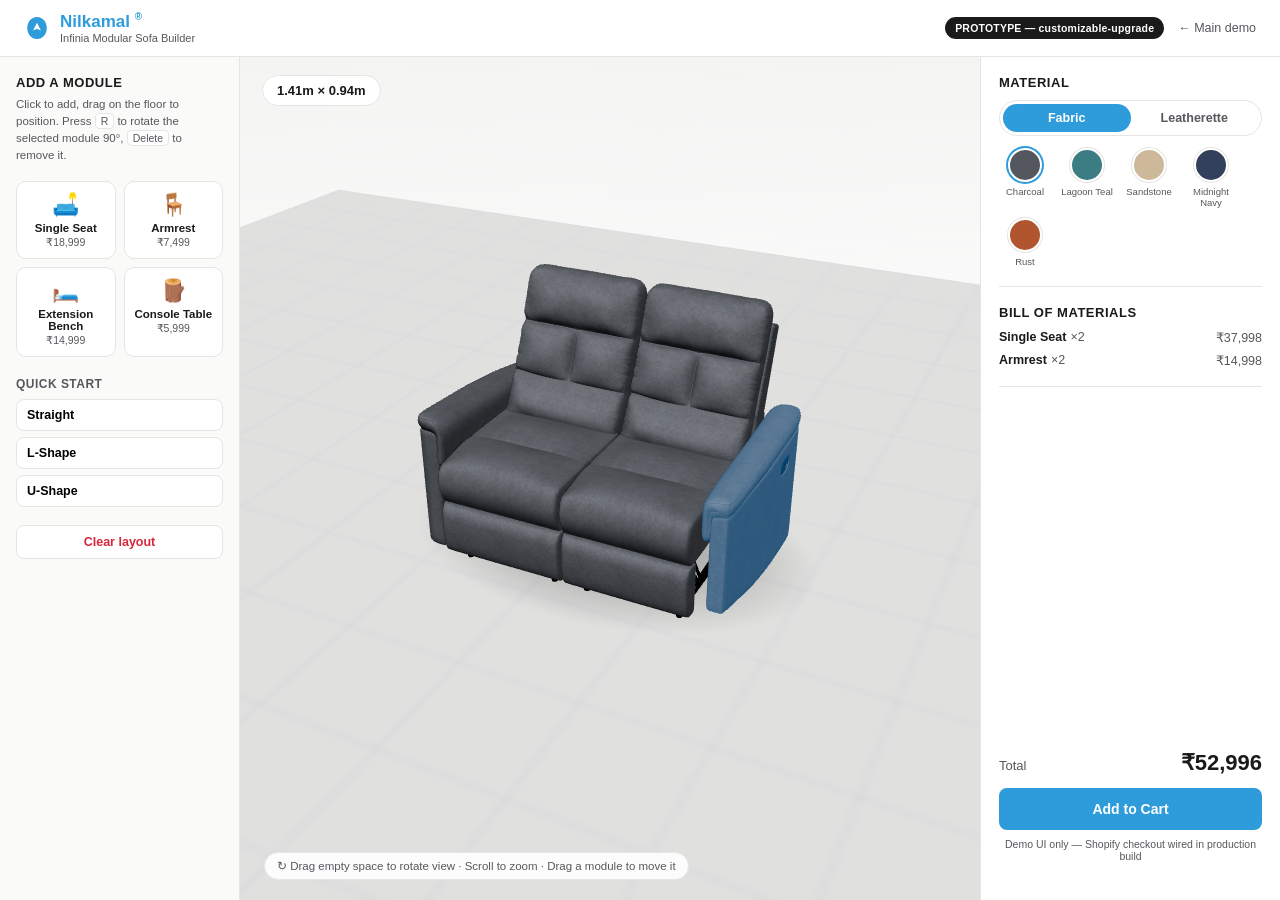
==== modular/index.html @ 6352df21 "feat: add Infinia modular sofa configurator (grid-snap, footprint, fabric swap, price/BOM + presets)" ====
<!DOCTYPE html>
<html lang="en">
<head>
<meta charset="UTF-8" />
<meta name="viewport" content="width=device-width, initial-scale=1.0" />
<title>Nilkamal Infinia — Modular Sofa Builder</title>
<link rel="stylesheet" href="./css/style.css" />
<script type="importmap">
{
  "imports": {
    "three": "../vendor/three/three.module.min.js"
  }
}
</script>
</head>
<body>

<header class="topbar">
  <div class="brand">
    <svg width="26" height="26" viewBox="0 0 40 40" fill="none" xmlns="http://www.w3.org/2000/svg">
      <path d="M20 3 C11 3 5 11 5 20 C5 29 11 37 20 37 C29 37 35 29 35 20 C35 11 29 3 20 3 Z" fill="#2E9BDB"/>
      <path d="M20 12 L26 24 L20 21 L14 24 Z" fill="#fff"/>
    </svg>
    <div class="brand-text">
      <div class="brand-name">Nilkamal <span class="reg">&reg;</span></div>
      <div class="brand-tag">Infinia Modular Sofa Builder</div>
    </div>
  </div>
  <div class="topbar-right">
    <span class="badge">PROTOTYPE — customizable-upgrade</span>
    <a class="back-link" href="../index.html">&larr; Main demo</a>
  </div>
</header>

<div class="app">

  <aside class="palette">
    <div class="palette-head">
      <h2>Add a module</h2>
      <p class="hint">Click to add, drag on the floor to position. Press <kbd>R</kbd> to rotate the selected module 90&deg;, <kbd>Delete</kbd> to remove it.</p>
    </div>
    <div class="module-grid" id="moduleGrid"></div>

    <div class="palette-section">
      <h3>Quick Start</h3>
      <div class="preset-row" id="presetRow"></div>
    </div>

    <div class="palette-section">
      <button class="clear-btn" id="clearAllBtn">Clear layout</button>
    </div>
  </aside>

  <div class="viewer-col">
    <canvas id="viewer-canvas"></canvas>

    <div class="footprint-badge" id="footprintBadge">0.0m &times; 0.0m</div>

    <div class="viewer-loading" id="viewer-loading">
      <div class="spinner"></div>
      <span>Loading modules&hellip;</span>
    </div>

    <div class="viewer-hint">&#8635; Drag empty space to rotate view &middot; Scroll to zoom &middot; Drag a module to move it</div>
  </div>

  <aside class="side-panel">
    <div class="panel-block">
      <h2>Material</h2>
      <div class="family-toggle" id="familyToggle">
        <button class="family-btn active" data-family="fabric">Fabric</button>
        <button class="family-btn" data-family="leather">Leatherette</button>
      </div>
      <div class="swatch-row" id="colorSwatches"></div>
    </div>

    <div class="panel-block">
      <h2>Bill of Materials</h2>
      <div class="bom-list" id="bomList">
        <div class="bom-empty">No modules placed yet — add one from the left.</div>
      </div>
    </div>

    <div class="panel-block price-block">
      <div class="price-row">
        <span>Total</span>
        <span class="price-total" id="priceTotal">&#8377;0</span>
      </div>
      <button class="add-cart-btn" id="addToCartBtn">Add to Cart</button>
      <div class="demo-note">Demo UI only — Shopify checkout wired in production build</div>
    </div>
  </aside>

</div>

<script type="module" src="./js/main.js"></script>
</body>
</html>
---- modular/css/style.css ----
:root {
  --brand: #2E9BDB;
  --brand-dark: #1D6FA0;
  --brand-tint: #EAF5FC;
  --navy: #0F2A47;
  --sale: #D6273C;
  --ink: #1a1a1a;
  --ink-soft: #55585c;
  --line: #e7e5e3;
  --panel: #fafaf9;
  --bg: #ffffff;
  --success: #1e8e4f;
  --radius: 10px;
  --font: -apple-system, BlinkMacSystemFont, "Segoe UI", Roboto, Helvetica, Arial, sans-serif;
}

* { box-sizing: border-box; }
html, body { height: 100%; margin: 0; }
body {
  font-family: var(--font);
  color: var(--ink);
  background: var(--bg);
  display: flex;
  flex-direction: column;
}

/* ---------- Top bar ---------- */
.topbar {
  display: flex;
  align-items: center;
  justify-content: space-between;
  padding: 12px 24px;
  border-bottom: 1px solid var(--line);
  flex-shrink: 0;
}
.brand { display: flex; align-items: center; gap: 10px; }
.brand-name { font-weight: 800; font-size: 17px; color: var(--brand); line-height: 1; }
.brand-name .reg { font-size: 10px; vertical-align: super; }
.brand-tag { font-size: 11px; color: var(--ink-soft); margin-top: 2px; }
.topbar-right { display: flex; align-items: center; gap: 14px; }
.badge {
  background: var(--ink);
  color: #fff;
  font-size: 10.5px;
  font-weight: 700;
  letter-spacing: .02em;
  padding: 5px 10px;
  border-radius: 999px;
}
.back-link { font-size: 12.5px; color: var(--ink-soft); text-decoration: none; }
.back-link:hover { color: var(--brand); }

/* ---------- App layout: palette | viewer | side panel ---------- */
.app {
  flex: 1;
  display: grid;
  grid-template-columns: 240px 1fr 300px;
  min-height: 0;
}

/* ---------- Left palette ---------- */
.palette {
  border-right: 1px solid var(--line);
  padding: 18px 16px;
  overflow-y: auto;
  background: var(--panel);
}
.palette-head h2 { font-size: 13px; text-transform: uppercase; letter-spacing: .04em; margin: 0 0 6px; }
.palette .hint { font-size: 11.5px; color: var(--ink-soft); line-height: 1.5; margin: 0 0 16px; }
.palette .hint kbd {
  background: #fff; border: 1px solid var(--line); border-radius: 4px;
  padding: 1px 5px; font-size: 10.5px; font-family: var(--font);
}
.module-grid { display: grid; grid-template-columns: 1fr 1fr; gap: 8px; margin-bottom: 20px; }
.module-card {
  background: #fff;
  border: 1px solid var(--line);
  border-radius: var(--radius);
  padding: 10px 8px;
  text-align: center;
  cursor: pointer;
  transition: border-color .15s, box-shadow .15s;
}
.module-card:hover { border-color: var(--brand); box-shadow: 0 2px 8px rgba(0,0,0,.06); }
.module-card .icon { font-size: 22px; margin-bottom: 4px; }
.module-card .name { font-size: 11.5px; font-weight: 600; }
.module-card .price { font-size: 10.5px; color: var(--ink-soft); margin-top: 2px; }

.palette-section { margin-bottom: 18px; }
.palette-section h3 { font-size: 12px; text-transform: uppercase; letter-spacing: .04em; margin: 0 0 8px; color: var(--ink-soft); }
.preset-row { display: flex; flex-direction: column; gap: 6px; }
.preset-btn {
  background: #fff; border: 1px solid var(--line); border-radius: 8px;
  padding: 8px 10px; font-size: 12.5px; font-weight: 600; text-align: left;
  cursor: pointer; transition: border-color .15s, background .15s;
}
.preset-btn:hover { border-color: var(--brand); background: var(--brand-tint); }

.clear-btn {
  width: 100%;
  background: #fff; border: 1px solid var(--line); border-radius: 8px;
  padding: 9px; font-size: 12.5px; font-weight: 600; color: var(--sale);
  cursor: pointer;
}
.clear-btn:hover { background: #fdf1f1; border-color: var(--sale); }

/* ---------- Viewer ---------- */
.viewer-col { position: relative; background: #f4f4f3; min-width: 0; }
#viewer-canvas { position: absolute; inset: 0; width: 100%; height: 100%; display: block; }

.footprint-badge {
  position: absolute; top: 18px; left: 22px;
  font-size: 13px; font-weight: 700; color: var(--ink);
  background: rgba(255,255,255,.92);
  padding: 7px 14px; border-radius: 999px;
  border: 1px solid var(--line);
}
.viewer-hint {
  position: absolute; bottom: 20px; left: 24px;
  font-size: 11.5px; color: var(--ink-soft);
  background: rgba(255,255,255,.9);
  padding: 6px 12px; border-radius: 999px;
  border: 1px solid var(--line);
}
.viewer-loading {
  position: absolute; inset: 0;
  display: flex; align-items: center; justify-content: center; gap: 10px;
  background: rgba(255,255,255,.75);
  font-size: 13px; color: var(--ink-soft);
  transition: opacity .2s;
}
.viewer-loading.hidden { opacity: 0; pointer-events: none; }
.spinner {
  width: 18px; height: 18px; border-radius: 50%;
  border: 2px solid var(--line); border-top-color: var(--brand);
  animation: spin .8s linear infinite;
}
@keyframes spin { to { transform: rotate(360deg); } }

/* ---------- Right side panel ---------- */
.side-panel {
  border-left: 1px solid var(--line);
  padding: 18px 18px 0;
  overflow-y: auto;
  display: flex;
  flex-direction: column;
}
.panel-block { padding-bottom: 18px; border-bottom: 1px solid var(--line); margin-bottom: 18px; }
.panel-block h2 { font-size: 13px; text-transform: uppercase; letter-spacing: .04em; margin: 0 0 10px; }

.family-toggle { display: flex; border: 1px solid var(--line); border-radius: 999px; padding: 3px; margin-bottom: 12px; }
.family-btn {
  flex: 1; background: transparent; border: none; border-radius: 999px;
  padding: 7px 0; font-size: 12.5px; font-weight: 700; color: var(--ink-soft); cursor: pointer;
}
.family-btn.active { background: var(--brand); color: #fff; }

.swatch-row { display: flex; flex-wrap: wrap; gap: 10px; }
.swatch-wrap { display: flex; flex-direction: column; align-items: center; gap: 4px; width: 52px; }
.swatch {
  width: 34px; height: 34px; border-radius: 50%;
  border: 2px solid #fff; box-shadow: 0 0 0 1px var(--line);
  cursor: pointer; position: relative;
}
.swatch.active { box-shadow: 0 0 0 2px var(--brand); }
.swatch-label { font-size: 9.5px; text-align: center; color: var(--ink-soft); line-height: 1.2; }

.bom-list { display: flex; flex-direction: column; gap: 8px; }
.bom-empty { font-size: 12px; color: var(--ink-soft); font-style: italic; }
.bom-row { display: flex; justify-content: space-between; align-items: center; font-size: 12.5px; }
.bom-row .bom-name { font-weight: 600; }
.bom-row .bom-qty { color: var(--ink-soft); font-weight: 400; margin-left: 4px; }
.bom-row .bom-price { color: var(--ink-soft); }

.price-block { border-bottom: none; margin-top: auto; padding-bottom: 20px; position: sticky; bottom: 0; background: #fff; }
.price-row { display: flex; justify-content: space-between; align-items: baseline; margin-bottom: 12px; }
.price-row span:first-child { font-size: 13px; color: var(--ink-soft); }
.price-total { font-size: 22px; font-weight: 800; }
.add-cart-btn {
  width: 100%; background: var(--brand); color: #fff; border: none; border-radius: 8px;
  padding: 13px; font-size: 14px; font-weight: 700; cursor: pointer; transition: background .15s;
}
.add-cart-btn:hover { background: var(--brand-dark); }
.demo-note { font-size: 10.5px; color: var(--ink-soft); text-align: center; margin-top: 8px; }

/* Snap-point ghost feedback (drawn by JS as a DOM ring, see main.js) */
.snap-ghost {
  position: absolute;
  width: 26px; height: 26px;
  border-radius: 50%;
  border: 2px solid var(--success);
  background: rgba(30,142,79,.18);
  transform: translate(-50%, -50%);
  pointer-events: none;
  display: none;
}
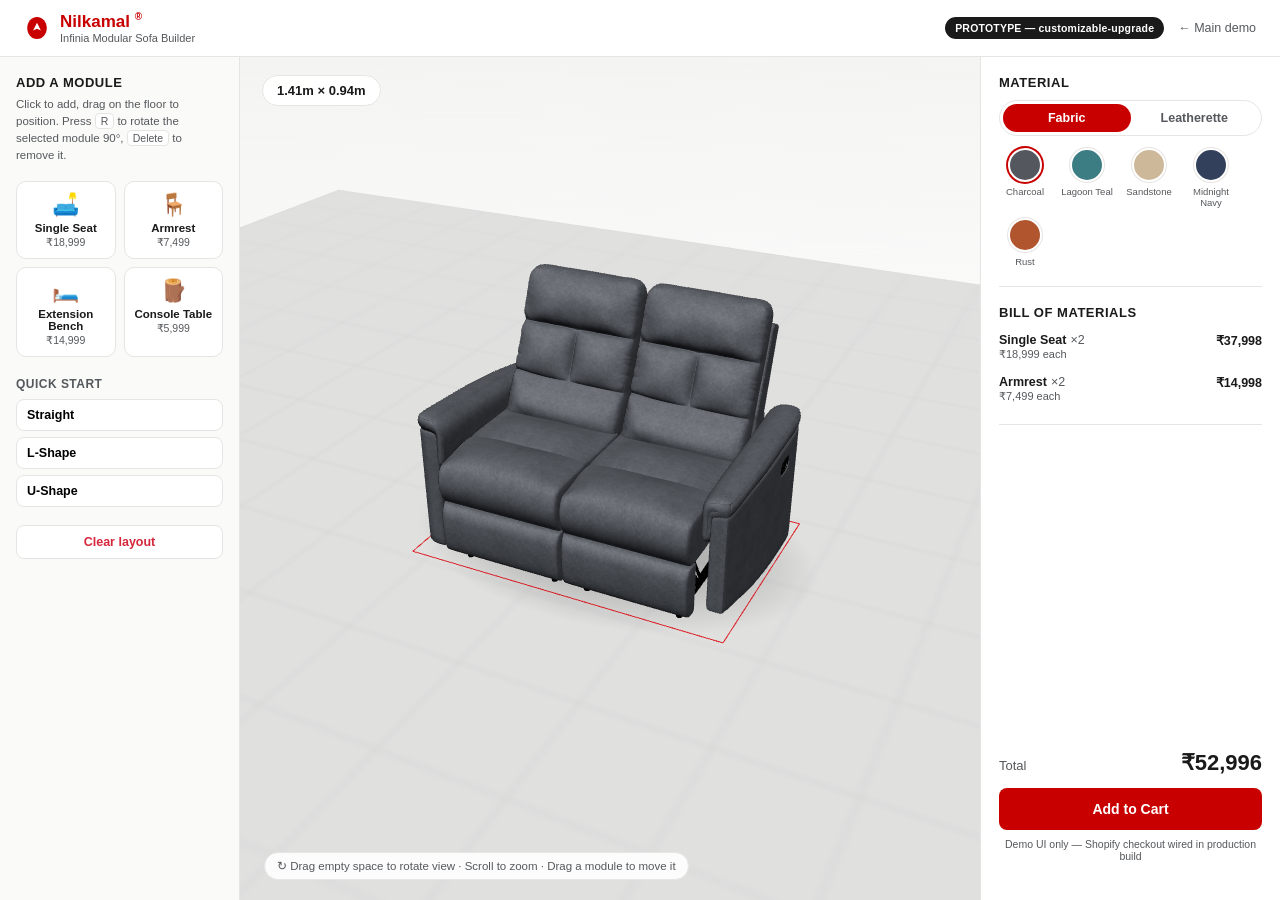
==== commit e87a7f82: "style: rebrand UI accent color from blue to Nilkamal red Scope: /modular/ only (index.html, css/styl" ====
--- a/modular/index.html
+++ b/modular/index.html
@@ -18,7 +18,7 @@
 <header class="topbar">
   <div class="brand">
     <svg width="26" height="26" viewBox="0 0 40 40" fill="none" xmlns="http://www.w3.org/2000/svg">
-      <path d="M20 3 C11 3 5 11 5 20 C5 29 11 37 20 37 C29 37 35 29 35 20 C35 11 29 3 20 3 Z" fill="#2E9BDB"/>
+      <path d="M20 3 C11 3 5 11 5 20 C5 29 11 37 20 37 C29 37 35 29 35 20 C35 11 29 3 20 3 Z" fill="#C80000"/>
       <path d="M20 12 L26 24 L20 21 L14 24 Z" fill="#fff"/>
     </svg>
     <div class="brand-text">
--- a/modular/css/style.css
+++ b/modular/css/style.css
@@ -1,7 +1,14 @@
 :root {
-  --brand: #2E9BDB;
-  --brand-dark: #1D6FA0;
-  --brand-tint: #EAF5FC;
+  /* Nilkamal Homes red accent (nilkamalhomes.com uses red as its primary
+     brand color, distinct from the blue used on nilkamalfurniture.com that
+     the main single-product demo's palette is based on). Base #C80000
+     (Guardsman Red) is the best-sourced reference available at the time of
+     this change; --brand-dark/--brand-tint are derived from it at the same
+     saturation/lightness ratios the previous blue trio used, so hover and
+     tint states stay visually consistent with the new hue. */
+  --brand: #C80000;
+  --brand-dark: #8D0101;
+  --brand-tint: #FCEAEA;
   --navy: #0F2A47;
   --sale: #D6273C;
   --ink: #1a1a1a;
@@ -167,10 +174,12 @@
 
 .bom-list { display: flex; flex-direction: column; gap: 8px; }
 .bom-empty { font-size: 12px; color: var(--ink-soft); font-style: italic; }
-.bom-row { display: flex; justify-content: space-between; align-items: center; font-size: 12.5px; }
+.bom-row { display: flex; justify-content: space-between; align-items: flex-start; font-size: 12.5px; padding: 3px 0; }
+.bom-row .bom-info { display: flex; flex-direction: column; }
 .bom-row .bom-name { font-weight: 600; }
 .bom-row .bom-qty { color: var(--ink-soft); font-weight: 400; margin-left: 4px; }
-.bom-row .bom-price { color: var(--ink-soft); }
+.bom-row .bom-unit { color: var(--ink-soft); font-size: 11px; margin-top: 1px; }
+.bom-row .bom-price { color: var(--ink); font-weight: 600; }
 
 .price-block { border-bottom: none; margin-top: auto; padding-bottom: 20px; position: sticky; bottom: 0; background: #fff; }
 .price-row { display: flex; justify-content: space-between; align-items: baseline; margin-bottom: 12px; }
